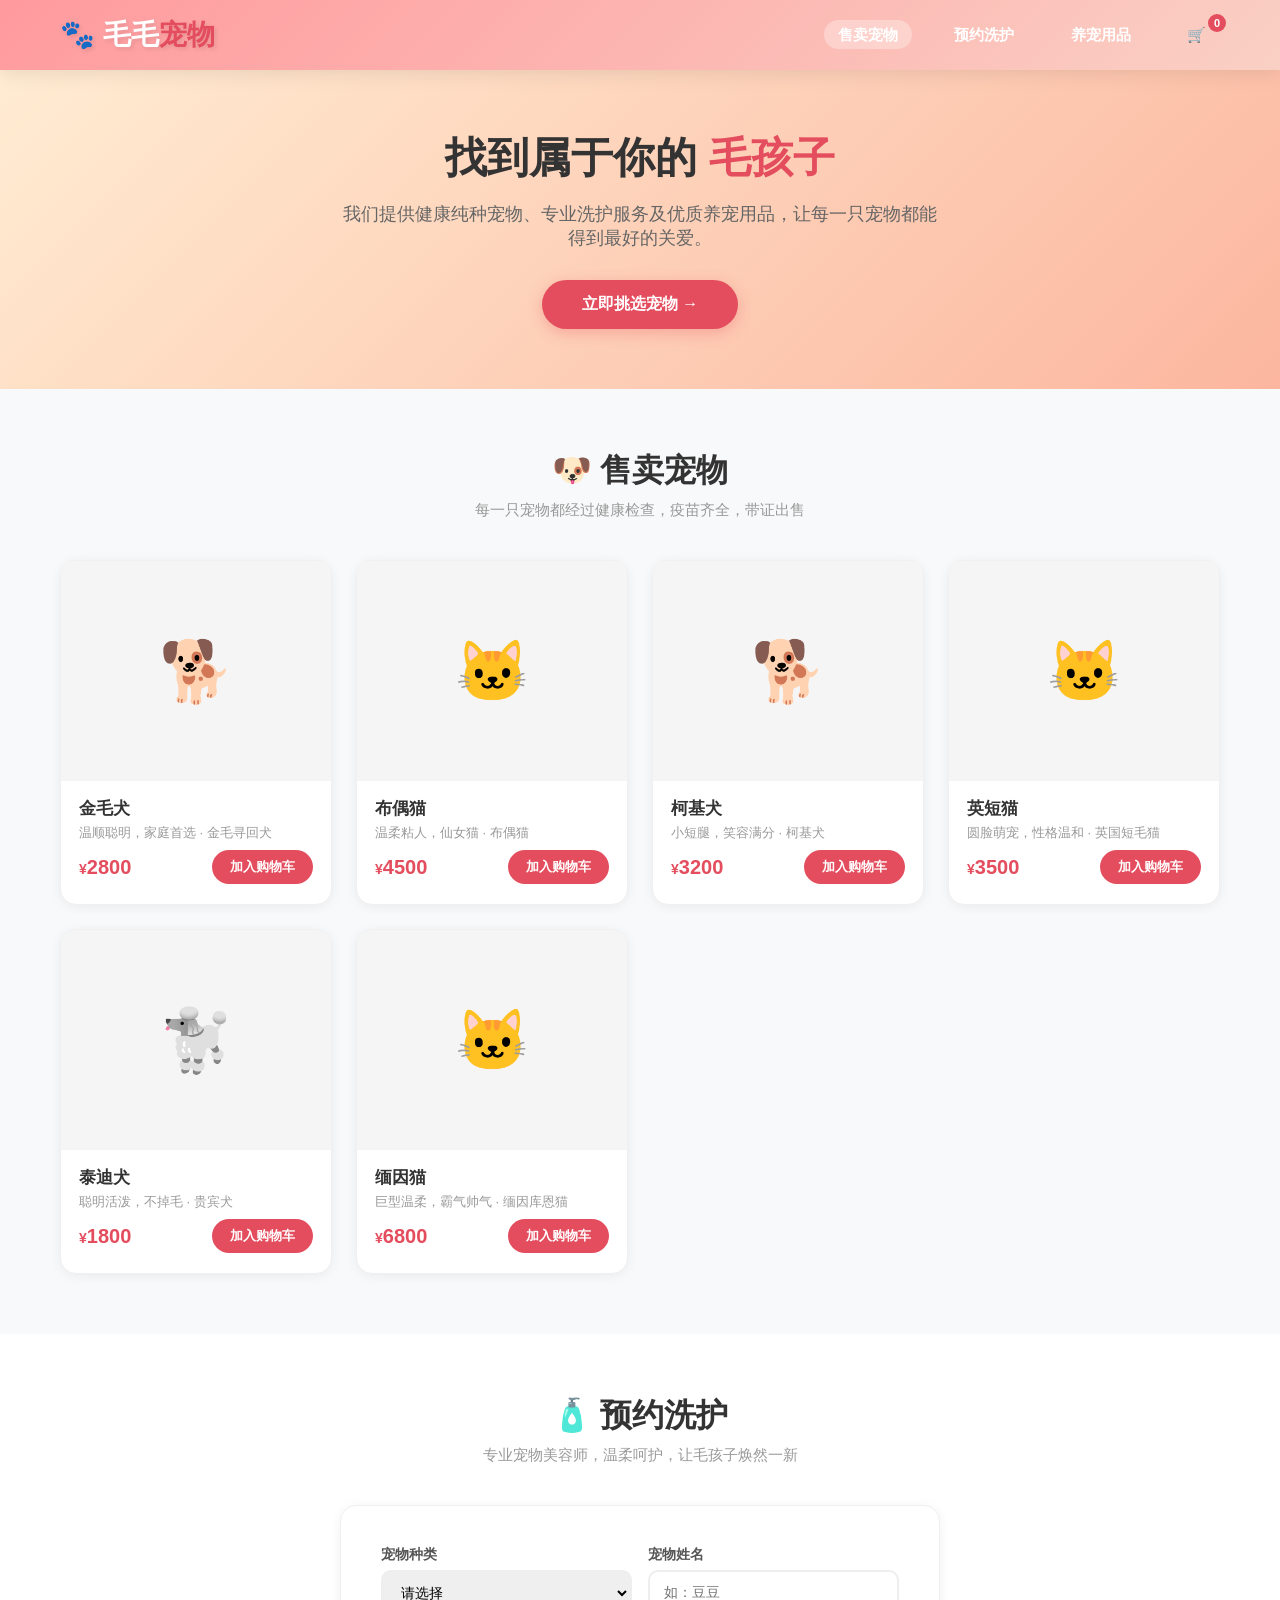
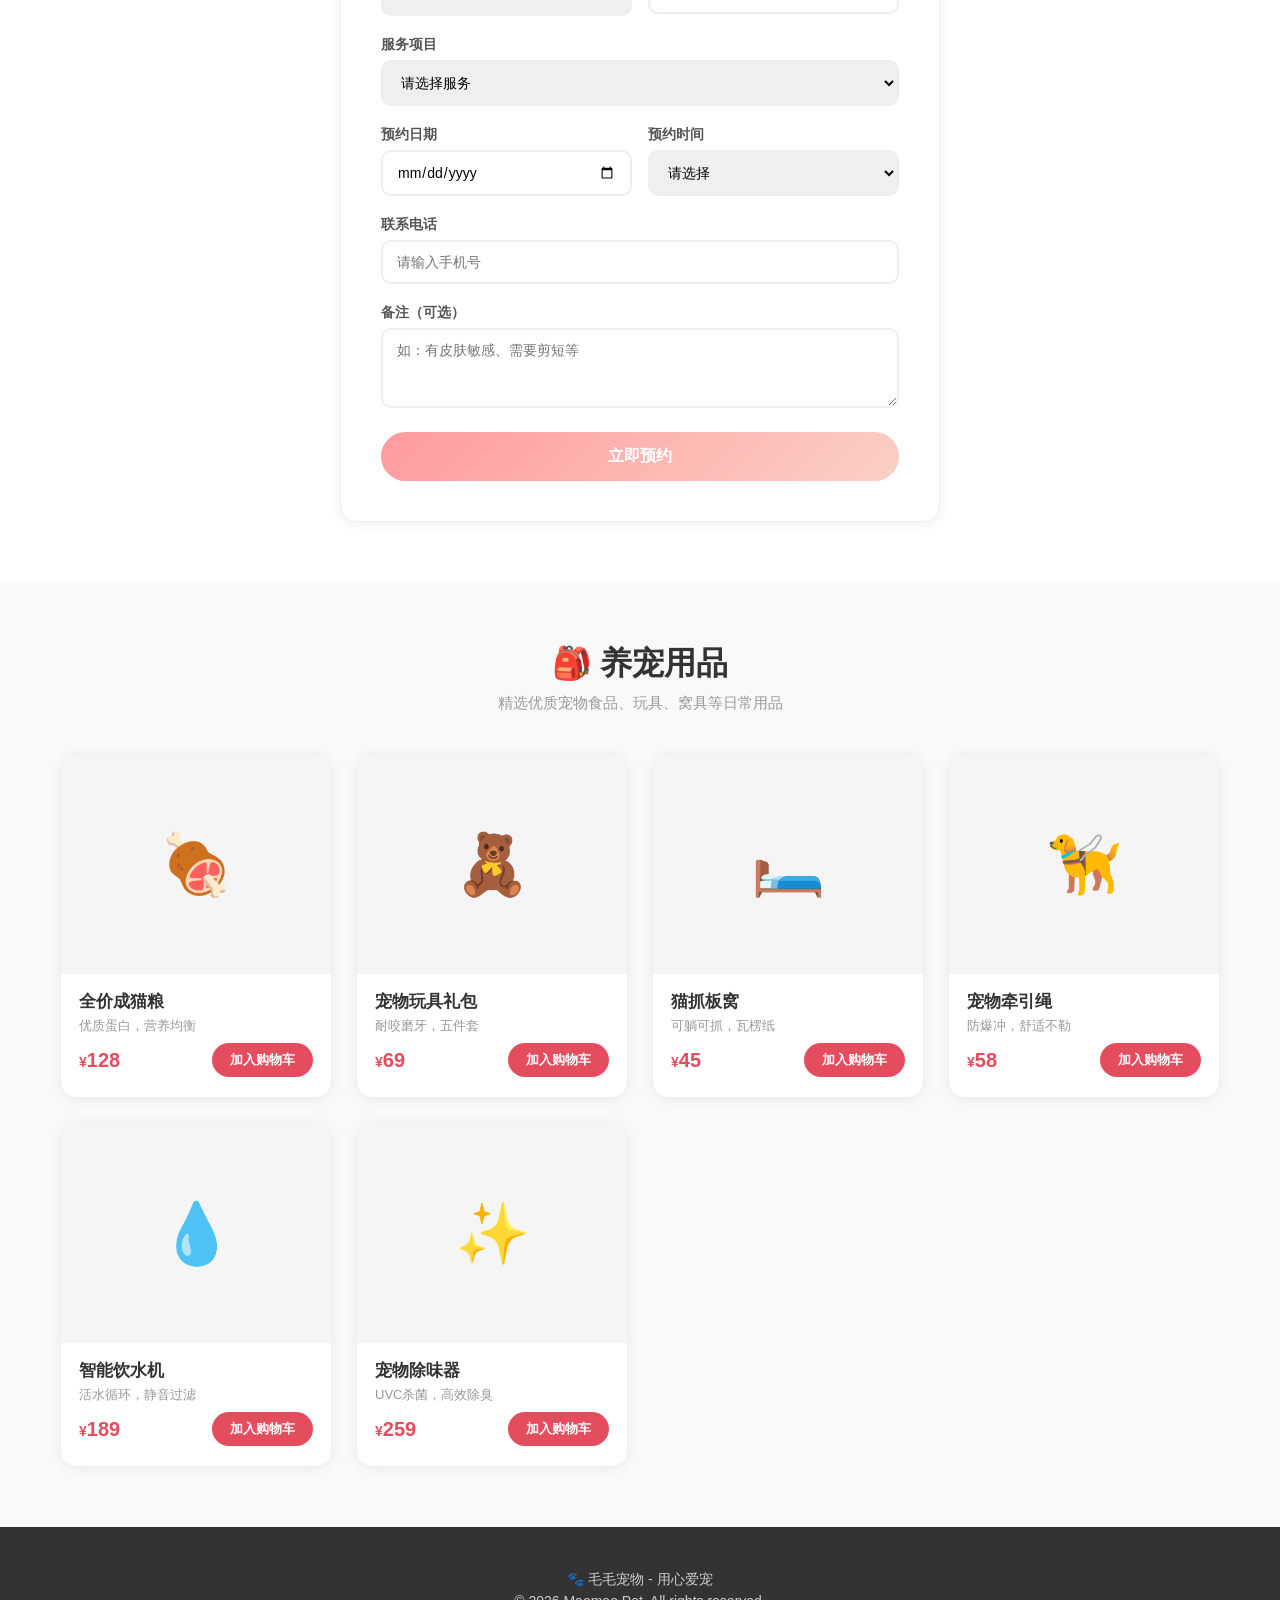
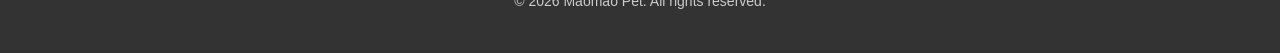
==== index.html @ b9de86b6 "feat: initial commit - 毛毛宠物 pet store frontend" ====
<!DOCTYPE html>
<html lang="zh-CN">
<head>
  <meta charset="UTF-8">
  <meta name="viewport" content="width=device-width, initial-scale=1.0">
  <title>毛毛宠物 - 用心爱宠</title>
  <link rel="stylesheet" href="style.css">
</head>
<body>

<!-- Header -->
<header>
  <div class="container">
    <div class="logo">🐾 毛毛<span>宠物</span></div>
    <nav>
      <a href="#pets" class="active">售卖宠物</a>
      <a href="#grooming">预约洗护</a>
      <a href="#supplies">养宠用品</a>
      <a href="#cart" class="cart-btn" onclick="toggleCart()">🛒 <span class="cart-count" id="cartCount">0</span></a>
    </nav>
  </div>
</header>

<!-- Hero -->
<section class="hero">
  <div class="container">
    <h1>找到属于你的 <span>毛孩子</span></h1>
    <p>我们提供健康纯种宠物、专业洗护服务及优质养宠用品，让每一只宠物都能得到最好的关爱。</p>
    <a href="#pets" class="hero-btn">立即挑选宠物 →</a>
  </div>
</section>

<!-- Pets Section -->
<section class="section" id="pets">
  <div class="container">
    <h2 class="section-title">🐶 售卖宠物</h2>
    <p class="section-subtitle">每一只宠物都经过健康检查，疫苗齐全，带证出售</p>
    <div class="grid" id="petGrid"></div>
  </div>
</section>

<!-- Grooming Section -->
<section class="section bg-light" id="grooming">
  <div class="container">
    <h2 class="section-title">🧴 预约洗护</h2>
    <p class="section-subtitle">专业宠物美容师，温柔呵护，让毛孩子焕然一新</p>
    <div class="form-wrapper">
      <form id="groomingForm" onsubmit="submitGrooming(event)">
        <div class="form-row">
          <div class="form-group">
            <label>宠物种类</label>
            <select id="petType" required>
              <option value="">请选择</option>
              <option value="狗">🐕 狗狗</option>
              <option value="猫">🐈 猫咪</option>
              <option value="其他">🐾 其他</option>
            </select>
          </div>
          <div class="form-group">
            <label>宠物姓名</label>
            <input type="text" id="petName" placeholder="如：豆豆" required>
          </div>
        </div>
        <div class="form-group">
          <label>服务项目</label>
          <select id="serviceType" required>
            <option value="">请选择服务</option>
            <option value="基础洗护">基础洗护 ¥88</option>
            <option value="精致美容">精致美容 ¥168</option>
            <option value="剪毛造型">剪毛造型 ¥218</option>
            <option value="SPA护理">SPA护理 ¥298</option>
          </select>
        </div>
        <div class="form-row">
          <div class="form-group">
            <label>预约日期</label>
            <input type="date" id="apptDate" required>
          </div>
          <div class="form-group">
            <label>预约时间</label>
            <select id="apptTime" required>
              <option value="">请选择</option>
              <option value="09:00-10:00">09:00-10:00</option>
              <option value="10:00-11:00">10:00-11:00</option>
              <option value="11:00-12:00">11:00-12:00</option>
              <option value="14:00-15:00">14:00-15:00</option>
              <option value="15:00-16:00">15:00-16:00</option>
              <option value="16:00-17:00">16:00-17:00</option>
            </select>
          </div>
        </div>
        <div class="form-group">
          <label>联系电话</label>
          <input type="tel" id="phone" placeholder="请输入手机号" required>
        </div>
        <div class="form-group">
          <label>备注（可选）</label>
          <textarea id="note" placeholder="如：有皮肤敏感、需要剪短等"></textarea>
        </div>
        <button type="submit" class="submit-btn">立即预约</button>
        <div class="success-msg" id="groomingSuccess">✅ 预约成功！我们会尽快联系您确认。</div>
      </form>
    </div>
  </div>
</section>

<!-- Supplies Section -->
<section class="section" id="supplies">
  <div class="container">
    <h2 class="section-title">🎒 养宠用品</h2>
    <p class="section-subtitle">精选优质宠物食品、玩具、窝具等日常用品</p>
    <div class="grid" id="suppliesGrid"></div>
  </div>
</section>

<!-- Cart Modal -->
<div class="modal-overlay" id="cartModal">
  <div class="modal">
    <button class="modal-close" onclick="toggleCart()">&times;</button>
    <h2>🛒 购物车</h2>
    <div id="cartItems"></div>
    <div class="cart-total">合计：¥<span id="cartTotal">0</span></div>
    <button class="checkout-btn" onclick="checkout()">去结算</button>
  </div>
</div>

<!-- Footer -->
<footer>
  <div class="container">
    <p>🐾 毛毛宠物 - 用心爱宠</p>
    <p>© 2026 Maomao Pet. All rights reserved.</p>
  </div>
</footer>

  <script src="script.js"></script>
</body>
</html>
---- style.css ----
* { margin: 0; padding: 0; box-sizing: border-box; }
body { font-family: -apple-system, BlinkMacSystemFont, "Segoe UI", Roboto, "Helvetica Neue", Arial, "Microsoft YaHei", sans-serif; color: #333; background: #f8f9fa; }

.container { max-width: 1200px; margin: 0 auto; padding: 0 20px; }

/* Header */
header { background: linear-gradient(135deg, #ff9a9e 0%, #fad0c4 100%); padding: 16px 0; position: sticky; top: 0; z-index: 100; box-shadow: 0 2px 20px rgba(0,0,0,0.1); }
header .container { display: flex; justify-content: space-between; align-items: center; }
.logo { font-size: 28px; font-weight: 800; color: #fff; text-shadow: 2px 2px 4px rgba(0,0,0,0.1); }
.logo span { color: #e44d5e; }
nav a { text-decoration: none; color: #fff; margin-left: 24px; font-weight: 600; font-size: 15px; padding: 6px 14px; border-radius: 20px; transition: all 0.3s; }
nav a:hover, nav a.active { background: rgba(255,255,255,0.3); }
.cart-btn { position: relative; }
.cart-count { position: absolute; top: -6px; right: -6px; background: #e44d5e; color: #fff; font-size: 11px; width: 18px; height: 18px; border-radius: 50%; display: flex; align-items: center; justify-content: center; font-weight: 700; }

/* Hero */
.hero { background: linear-gradient(135deg, #ffecd2 0%, #fcb69f 100%); padding: 60px 0; text-align: center; }
.hero h1 { font-size: 42px; color: #333; margin-bottom: 16px; }
.hero h1 span { color: #e44d5e; }
.hero p { font-size: 18px; color: #666; max-width: 600px; margin: 0 auto 30px; }
.hero-btn { display: inline-block; background: #e44d5e; color: #fff; padding: 14px 40px; border-radius: 30px; text-decoration: none; font-weight: 700; font-size: 16px; transition: all 0.3s; box-shadow: 0 4px 15px rgba(228,77,94,0.3); }
.hero-btn:hover { transform: translateY(-2px); box-shadow: 0 6px 25px rgba(228,77,94,0.4); }

/* Section Titles */
.section { padding: 60px 0; }
.section-title { text-align: center; font-size: 32px; margin-bottom: 8px; color: #333; }
.section-subtitle { text-align: center; color: #999; font-size: 15px; margin-bottom: 40px; }
.bg-light { background: #fff; }

/* Pet / Product Grid */
.grid { display: grid; grid-template-columns: repeat(auto-fill, minmax(260px, 1fr)); gap: 24px; }
.card { background: #fff; border-radius: 16px; overflow: hidden; box-shadow: 0 2px 12px rgba(0,0,0,0.06); transition: all 0.3s; cursor: pointer; border: 1px solid #f0f0f0; }
.card:hover { transform: translateY(-6px); box-shadow: 0 12px 30px rgba(0,0,0,0.1); }
.card-img { width: 100%; height: 220px; object-fit: cover; background: #f5f5f5; display: flex; align-items: center; justify-content: center; font-size: 60px; }
.card-body { padding: 16px 18px 20px; }
.card-title { font-size: 17px; font-weight: 700; margin-bottom: 4px; }
.card-meta { font-size: 13px; color: #999; margin-bottom: 8px; }
.card-footer { display: flex; justify-content: space-between; align-items: center; }
.price { font-size: 20px; font-weight: 800; color: #e44d5e; }
.price::before { content: '¥'; font-size: 14px; }
.add-cart { background: #e44d5e; color: #fff; border: none; padding: 8px 18px; border-radius: 20px; font-size: 13px; cursor: pointer; font-weight: 600; transition: all 0.3s; }
.add-cart:hover { background: #c0394a; transform: scale(1.05); }

/* Grooming Form */
.form-wrapper { max-width: 600px; margin: 0 auto; background: #fff; padding: 40px; border-radius: 16px; box-shadow: 0 2px 12px rgba(0,0,0,0.06); border: 1px solid #f0f0f0; }
.form-group { margin-bottom: 20px; }
.form-group label { display: block; font-weight: 600; margin-bottom: 6px; font-size: 14px; color: #555; }
.form-group input, .form-group select, .form-group textarea { width: 100%; padding: 12px 14px; border: 2px solid #eee; border-radius: 10px; font-size: 14px; transition: all 0.3s; outline: none; font-family: inherit; }
.form-group input:focus, .form-group select:focus, .form-group textarea:focus { border-color: #ff9a9e; }
.form-group textarea { height: 80px; resize: vertical; }
.form-row { display: grid; grid-template-columns: 1fr 1fr; gap: 16px; }
.submit-btn { width: 100%; background: linear-gradient(135deg, #ff9a9e, #fad0c4); color: #fff; border: none; padding: 14px; border-radius: 30px; font-size: 16px; font-weight: 700; cursor: pointer; transition: all 0.3s; }
.submit-btn:hover { transform: translateY(-2px); box-shadow: 0 6px 20px rgba(255,154,158,0.4); }
.success-msg { display: none; text-align: center; padding: 20px; background: #d4edda; color: #155724; border-radius: 10px; margin-top: 16px; font-weight: 600; }

/* Cart Modal */
.modal-overlay { display: none; position: fixed; top: 0; left: 0; width: 100%; height: 100%; background: rgba(0,0,0,0.4); z-index: 200; justify-content: center; align-items: center; }
.modal-overlay.active { display: flex; }
.modal { background: #fff; border-radius: 16px; width: 90%; max-width: 500px; max-height: 80vh; overflow-y: auto; padding: 30px; box-shadow: 0 20px 60px rgba(0,0,0,0.2); }
.modal h2 { margin-bottom: 20px; font-size: 22px; }
.cart-item { display: flex; justify-content: space-between; align-items: center; padding: 12px 0; border-bottom: 1px solid #f0f0f0; }
.cart-item-info { flex: 1; }
.cart-item-name { font-weight: 600; }
.cart-item-price { color: #e44d5e; font-weight: 700; }
.cart-item-qty { display: flex; align-items: center; gap: 8px; }
.cart-item-qty button { width: 28px; height: 28px; border-radius: 50%; border: 1px solid #ddd; background: #fff; cursor: pointer; font-size: 16px; font-weight: 700; display: flex; align-items: center; justify-content: center; }
.cart-item-qty button:hover { background: #f5f5f5; }
.cart-total { text-align: right; font-size: 20px; font-weight: 800; margin: 20px 0; }
.cart-total span { color: #e44d5e; }
.checkout-btn { width: 100%; background: #e44d5e; color: #fff; border: none; padding: 14px; border-radius: 30px; font-size: 16px; font-weight: 700; cursor: pointer; }
.checkout-btn:hover { background: #c0394a; }
.modal-close { float: right; background: none; border: none; font-size: 28px; cursor: pointer; color: #999; line-height: 1; }
.empty-cart { text-align: center; padding: 40px; color: #999; font-size: 16px; }

/* Footer */
footer { background: #333; color: #ccc; padding: 40px 0; text-align: center; }
footer p { margin: 4px 0; font-size: 14px; }

/* Responsive */
@media (max-width: 768px) {
  nav a { margin-left: 12px; font-size: 13px; padding: 4px 10px; }
  .hero h1 { font-size: 28px; }
  .form-row { grid-template-columns: 1fr; }
  .form-wrapper { padding: 24px; }
}
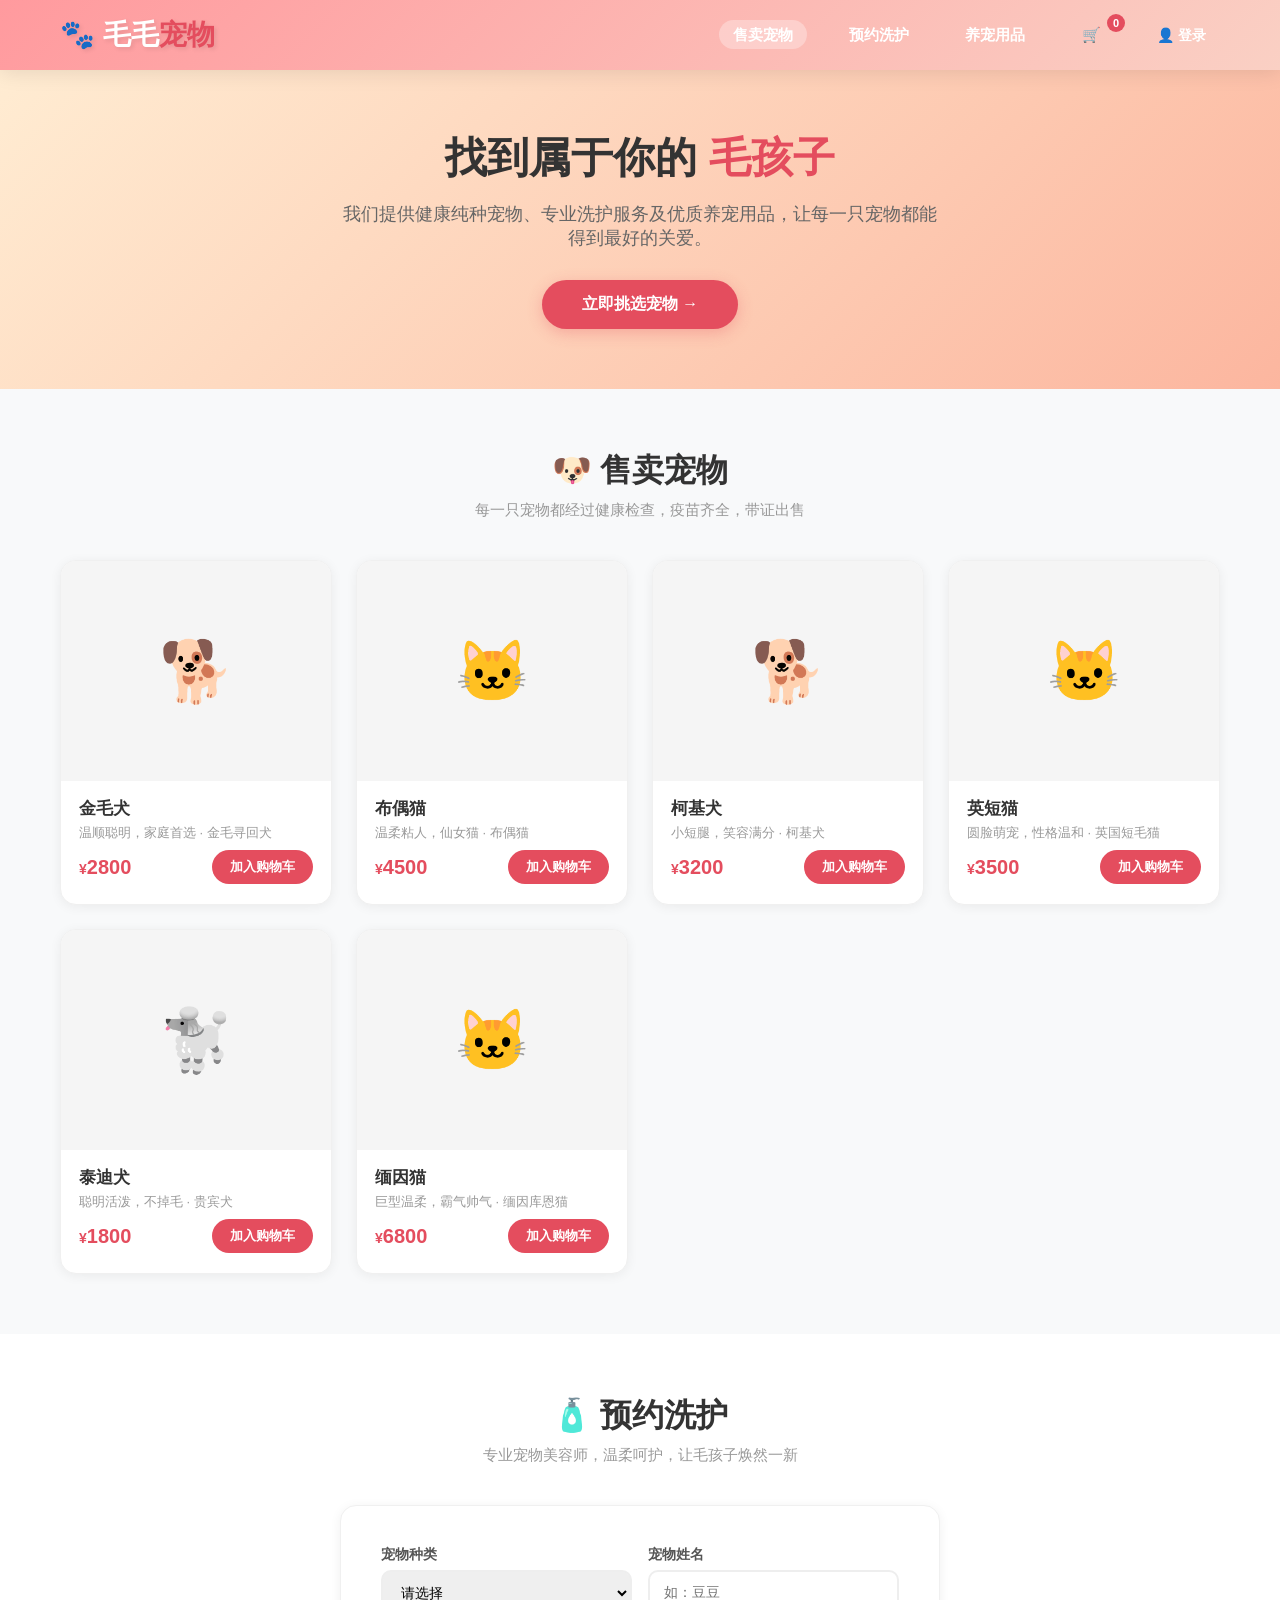
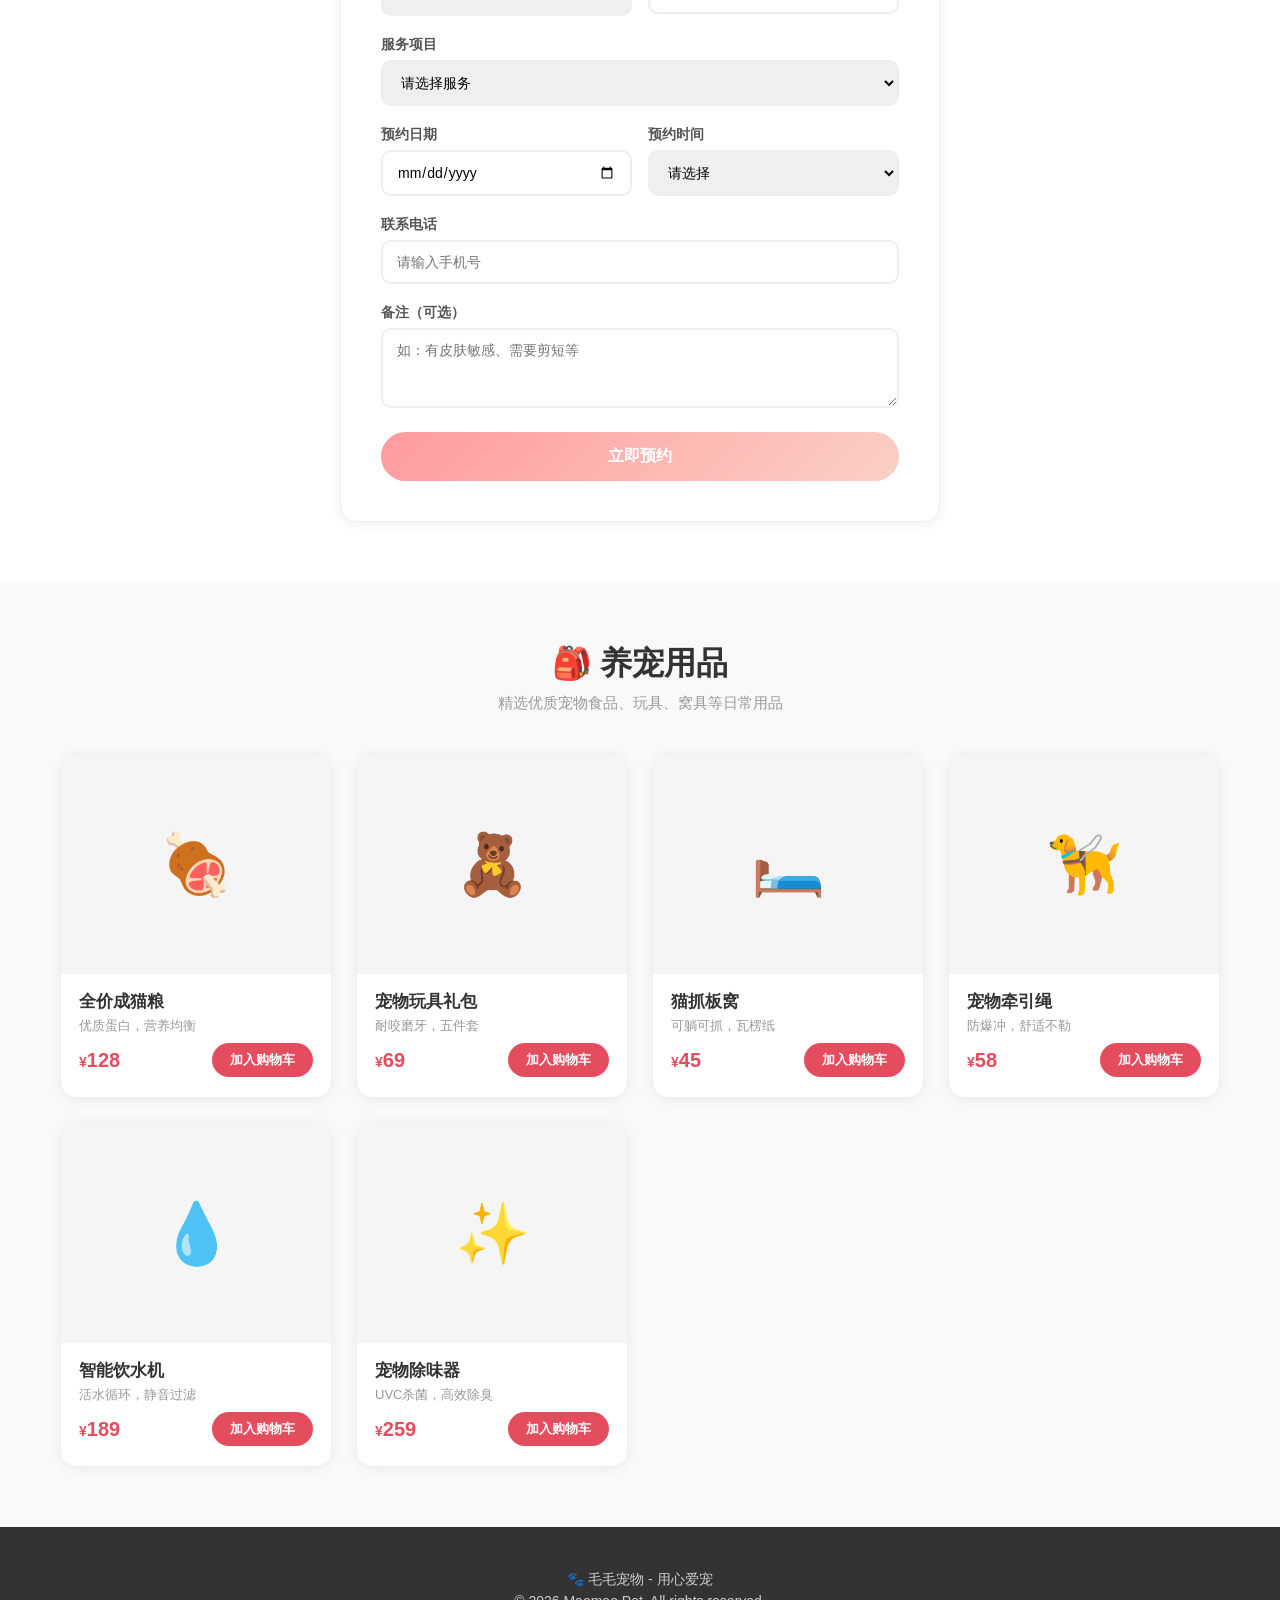
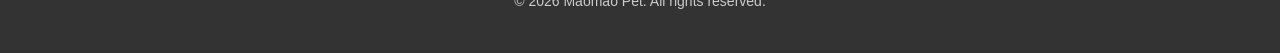
==== commit ea79c35a: "ai二次更改" ====
--- a/index.html
+++ b/index.html
@@ -17,6 +17,7 @@
       <a href="#grooming">预约洗护</a>
       <a href="#supplies">养宠用品</a>
       <a href="#cart" class="cart-btn" onclick="toggleCart()">🛒 <span class="cart-count" id="cartCount">0</span></a>
+      <a href="javascript:void(0)" class="auth-link" id="authLink">👤 登录</a>
     </nav>
   </div>
 </header>
@@ -113,6 +114,52 @@
   </div>
 </section>
 
+<!-- Login Modal -->
+<div class="modal-overlay" id="loginModal">
+  <div class="modal auth-modal">
+    <button class="modal-close" onclick="closeModal('loginModal')">&times;</button>
+    <h2>👤 登录</h2>
+    <form onsubmit="handleLogin(event)">
+      <div class="form-group">
+        <label>用户名</label>
+        <input type="text" id="loginUser" placeholder="请输入用户名" required>
+      </div>
+      <div class="form-group">
+        <label>密码</label>
+        <input type="password" id="loginPass" placeholder="请输入密码" required>
+      </div>
+      <div class="auth-error" id="loginError"></div>
+      <button type="submit" class="submit-btn">登录</button>
+    </form>
+    <p class="auth-switch">还没有账号？<a href="javascript:void(0)" onclick="showRegister()">立即注册</a></p>
+  </div>
+</div>
+
+<!-- Register Modal -->
+<div class="modal-overlay" id="registerModal">
+  <div class="modal auth-modal">
+    <button class="modal-close" onclick="closeModal('registerModal')">&times;</button>
+    <h2>📝 注册</h2>
+    <form onsubmit="handleRegister(event)">
+      <div class="form-group">
+        <label>用户名</label>
+        <input type="text" id="regUser" placeholder="请输入用户名" required>
+      </div>
+      <div class="form-group">
+        <label>密码</label>
+        <input type="password" id="regPass" placeholder="请输入密码（至少6位）" minlength="6" required>
+      </div>
+      <div class="form-group">
+        <label>确认密码</label>
+        <input type="password" id="regConfirm" placeholder="请再次输入密码" required>
+      </div>
+      <div class="auth-error" id="registerError"></div>
+      <button type="submit" class="submit-btn">注册</button>
+    </form>
+    <p class="auth-switch">已有账号？<a href="javascript:void(0)" onclick="showLogin()">立即登录</a></p>
+  </div>
+</div>
+
 <!-- Cart Modal -->
 <div class="modal-overlay" id="cartModal">
   <div class="modal">
--- a/style.css
+++ b/style.css
@@ -72,6 +72,18 @@
 .modal-close { float: right; background: none; border: none; font-size: 28px; cursor: pointer; color: #999; line-height: 1; }
 .empty-cart { text-align: center; padding: 40px; color: #999; font-size: 16px; }
 
+/* Auth */
+.auth-link { font-size: 14px !important; }
+.auth-modal form { margin-top: 20px; }
+.auth-error { color: #e44d5e; font-size: 13px; margin-bottom: 12px; display: none; }
+.auth-switch { text-align: center; margin-top: 20px; font-size: 14px; color: #999; }
+.auth-switch a { color: #e44d5e; font-weight: 600; }
+.auth-user { display: inline-flex; align-items: center; gap: 6px; }
+.auth-logout { background: rgba(255,255,255,0.2); border: 1px solid rgba(255,255,255,0.4); color: #fff; padding: 4px 12px; border-radius: 14px; cursor: pointer; font-size: 12px; font-weight: 600; transition: all 0.3s; }
+.auth-logout:hover { background: rgba(255,255,255,0.3); }
+
+/* Footer */
+
 /* Footer */
 footer { background: #333; color: #ccc; padding: 40px 0; text-align: center; }
 footer p { margin: 4px 0; font-size: 14px; }
